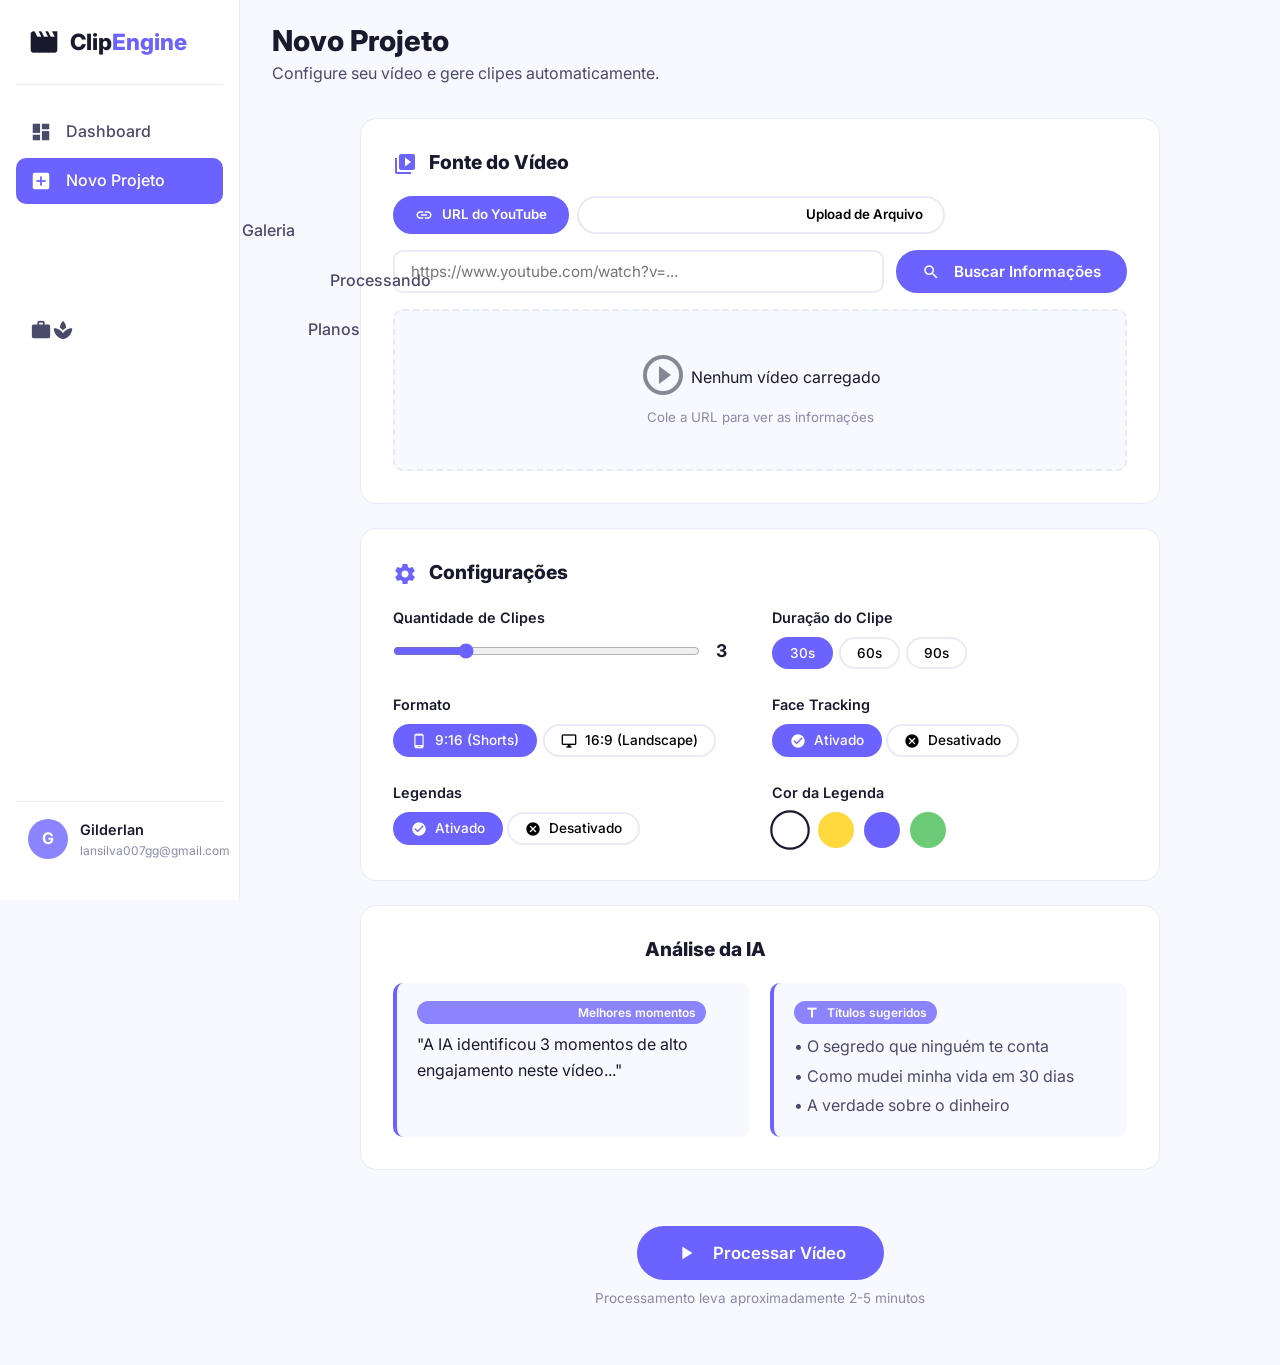
==== frontend/new-project.htm @ 2e52e416 "Save code" ====
<!DOCTYPE html>
<html lang="pt-BR">
<head>
    <meta charset="UTF-8" />
    <meta name="viewport" content="width=device-width, initial-scale=1.0" />
    <title>Novo Projeto — Clip Engine</title>
    <link rel="stylesheet" href="styles/main.css" />
    <link href="https://fonts.googleapis.com/css2?family=Inter:wght@300;400;500;600;700;800;900&display=swap" rel="stylesheet" />
    <link href="https://fonts.googleapis.com/icon?family=Material+Icons" rel="stylesheet" />
    <link href="https://fonts.googleapis.com/icon?family=Material+Icons+Outlined" rel="stylesheet" />
</head>
<body class="dashboard-page">
    <aside class="sidebar">
        <div class="sidebar-brand">
            <span class="material-icons logo-icon">movie</span>
            <span class="logo-text">Clip<span>Engine</span></span>
        </div>
        <nav class="sidebar-nav">
            <a href="#">
                <span class="material-icons">dashboard</span>
                Dashboard
            </a>
            <a href="#" class="active">
                <span class="material-icons">add_box</span>
                Novo Projeto
            </a>
            <a href="#">
                <span class="material-icons">grid_view</span>
                Galeria
            </a>
            <a href="#">
                <span class="material-icons">hourglass_top</span>
                Processando
            </a>
            <a href="#">
                <span class="material-icons">workspace_premium</span>
                Planos
            </a>
        </nav>
        <div class="sidebar-user">
            <div class="user-avatar">G</div>
            <div class="user-info">
                <span class="user-name">Gilderlan</span>
                <span class="user-email">lansilva007gg@gmail.com</span>
            </div>
            <button class="logout-btn">
                <span class="material-icons">logout</span>
            </button>
        </div>
    </aside>

    <main class="main-content">
        <header class="main-header">
            <div class="header-left">
                <h1>Novo Projeto</h1>
                <span class="header-subtitle">Configure seu vídeo e gere clipes automaticamente.</span>
            </div>
        </header>

        <div class="new-project-container">
            <!-- INPUT SOURCE -->
            <section class="project-section">
                <h2>
                    <span class="material-icons section-icon">video_library</span>
                    Fonte do Vídeo
                </h2>
                <div class="source-tabs">
                    <button class="source-tab active">
                        <span class="material-icons">link</span>
                        URL do YouTube
                    </button>
                    <button class="source-tab">
                        <span class="material-icons">upload_file</span>
                        Upload de Arquivo
                    </button>
                </div>
                <div class="source-input">
                    <input 
                        type="text" 
                        id="video-url-input"
                        placeholder="https://www.youtube.com/watch?v=..." 
                        class="input-field" 
                    />
                    <button id="search-info-btn" class="btn btn-primary">
                        <span class="material-icons">search</span>
                        Buscar Informações
                    </button>
                </div>
                <div class="video-preview-placeholder">
                    <span class="material-icons preview-icon">play_circle_outline</span>
                    <span>Nenhum vídeo carregado</span>
                    <small>Cole a URL para ver as informações</small>
                </div>
            </section>

            <!-- SETTINGS -->
            <section class="project-section">
                <h2>
                    <span class="material-icons section-icon">settings</span>
                    Configurações
                </h2>
                <div class="settings-grid">
                    <div class="setting-group">
                        <label>Quantidade de Clipes</label>
                        <div class="range-control">
                            <input type="range" min="1" max="10" value="3" class="range-input" />
                            <span class="range-value">3</span>
                        </div>
                    </div>
                    <div class="setting-group">
                        <label>Duração do Clipe</label>
                        <div class="btn-group">
                            <button class="btn-option active">30s</button>
                            <button class="btn-option">60s</button>
                            <button class="btn-option">90s</button>
                        </div>
                    </div>
                    <div class="setting-group">
                        <label>Formato</label>
                        <div class="btn-group">
                            <button class="btn-option active">
                                <span class="material-icons">phone_android</span>
                                9:16 (Shorts)
                            </button>
                            <button class="btn-option">
                                <span class="material-icons">desktop_windows</span>
                                16:9 (Landscape)
                            </button>
                        </div>
                    </div>
                    <div class="setting-group">
                        <label>Face Tracking</label>
                        <div class="toggle-group">
                            <button class="btn-option active">
                                <span class="material-icons">check_circle</span>
                                Ativado
                            </button>
                            <button class="btn-option">
                                <span class="material-icons">cancel</span>
                                Desativado
                            </button>
                        </div>
                    </div>
                    <div class="setting-group">
                        <label>Legendas</label>
                        <div class="toggle-group">
                            <button class="btn-option active">
                                <span class="material-icons">check_circle</span>
                                Ativado
                            </button>
                            <button class="btn-option">
                                <span class="material-icons">cancel</span>
                                Desativado
                            </button>
                        </div>
                    </div>
                    <div class="setting-group">
                        <label>Cor da Legenda</label>
                        <div class="color-picker">
                            <button class="color-option active" style="background: #FFFFFF; border: 2px solid #1A1A2E;" title="Branco"></button>
                            <button class="color-option" style="background: #FFD93D;" title="Amarelo"></button>
                            <button class="color-option" style="background: #6C63FF;" title="Roxo"></button>
                            <button class="color-option" style="background: #6BCB77;" title="Verde"></button>
                        </div>
                    </div>
                </div>
            </section>

            <!-- AI ANALYSIS -->
            <section class="project-section">
                <h2>
                    <span class="material-icons section-icon">psychology</span>
                    Análise da IA
                </h2>
                <div class="ai-analysis">
                    <div class="ai-suggestion">
                        <span class="ai-badge">
                            <span class="material-icons">lightbulb</span>
                            Melhores momentos
                        </span>
                        <p>"A IA identificou 3 momentos de alto engajamento neste vídeo..."</p>
                    </div>
                    <div class="ai-suggestion">
                        <span class="ai-badge">
                            <span class="material-icons">title</span>
                            Títulos sugeridos
                        </span>
                        <ul>
                            <li>• O segredo que ninguém te conta</li>
                            <li>• Como mudei minha vida em 30 dias</li>
                            <li>• A verdade sobre o dinheiro</li>
                        </ul>
                    </div>
                </div>
            </section>

            <!-- SUBMIT -->
            <div class="submit-section">
                <button class="btn btn-primary btn-large">
                    <span class="material-icons">play_arrow</span>
                    Processar Vídeo
                </button>
                <span class="submit-info">Processamento leva aproximadamente 2-5 minutos</span>
            </div>
        </div>
    </main>


    <script src="scripts/new_project.js"></script>

</body>
</html>
---- frontend/styles/main.css ----
/* ═══════════════════════════════════════════════════════════
   CLIP ENGINE — Estilos Globais
   ═══════════════════════════════════════════════════════════ */

:root {
  /* ── Cores principais ──────────────────────────────────── */
  --primary: #6C63FF;
  --primary-dark: #5A52D5;
  --primary-light: #8B83FF;
  --secondary: #FF6B6B;
  --accent: #FFD93D;
  --success: #6BCB77;

  /* ── Fundos ───────────────────────────────────────────── */
  --bg-primary: #F8F9FE;
  --bg-secondary: #FFFFFF;
  --bg-card: #FFFFFF;

  /* ── Textos ────────────────────────────────────────────── */
  --text-primary: #1A1A2E;
  --text-secondary: #4A4A6A;
  --text-light: #8A8AA8;

  /* ── Bordas e sombras ──────────────────────────────────── */
  --border: #E8EAF6;
  --shadow: 0 8px 32px rgba(108, 99, 255, 0.10);
  --shadow-hover: 0 12px 48px rgba(108, 99, 255, 0.18);

  /* ── Espaçamentos ──────────────────────────────────────── */
  --radius: 16px;
  --radius-sm: 10px;
  --radius-full: 9999px;

  /* ── Transições ────────────────────────────────────────── */
  --transition: 0.3s cubic-bezier(0.4, 0, 0.2, 1);
}

/* ── Reset ───────────────────────────────────────────────────── */
* {
  margin: 0;
  padding: 0;
  box-sizing: border-box;
}

body {
  font-family: 'Inter', -apple-system, BlinkMacSystemFont, sans-serif;
  background: var(--bg-primary);
  color: var(--text-primary);
  line-height: 1.6;
  -webkit-font-smoothing: antialiased;
}

/* ── Container ────────────────────────────────────────────────── */
.container {
  max-width: 1200px;
  margin: 0 auto;
  padding: 0 24px;
}

/* ── Typography ────────────────────────────────────────────────── */
h1, h2, h3, h4, h5, h6 {
  font-weight: 800;
  line-height: 1.2;
  color: var(--text-primary);
}

h1 { font-size: clamp(2.5rem, 5vw, 4rem); }
h2 { font-size: clamp(2rem, 3.5vw, 2.8rem); }
h3 { font-size: 1.5rem; }
h4 { font-size: 1.125rem; }

a { text-decoration: none; color: var(--primary); }
a:hover { color: var(--primary-dark); }

/* ── Buttons ──────────────────────────────────────────────────── */
.btn {
  display: inline-flex;
  align-items: center;
  gap: 8px;
  padding: 10px 24px;
  border-radius: var(--radius-full);
  font-weight: 600;
  font-size: 0.95rem;
  border: 2px solid transparent;
  cursor: pointer;
  transition: var(--transition);
  font-family: inherit;
}

.btn-primary {
  background: var(--primary);
  color: #fff;
  border-color: var(--primary);
}
.btn-primary:hover {
  background: var(--primary-dark);
  border-color: var(--primary-dark);
  transform: translateY(-2px);
  box-shadow: var(--shadow-hover);
}

.btn-outline {
  background: transparent;
  color: var(--text-primary);
  border-color: var(--border);
}
.btn-outline:hover {
  background: var(--bg-secondary);
  border-color: var(--primary);
  color: var(--primary);
}

.btn-light {
  background: rgba(255, 255, 255, 0.2);
  color: #fff;
  border-color: rgba(255, 255, 255, 0.3);
}
.btn-light:hover {
  background: rgba(255, 255, 255, 0.3);
}

.btn-large {
  padding: 14px 36px;
  font-size: 1.05rem;
}

.btn-sm {
  padding: 6px 16px;
  font-size: 0.85rem;
}

/* ── Badge ────────────────────────────────────────────────────── */
.badge {
  display: inline-block;
  padding: 4px 14px;
  border-radius: var(--radius-full);
  font-size: 0.8rem;
  font-weight: 600;
  background: var(--primary-light);
  color: #fff;
}

/* ── Navbar ───────────────────────────────────────────────────── */
.navbar {
  position: fixed;
  top: 0;
  left: 0;
  right: 0;
  z-index: 1000;
  background: rgba(255, 255, 255, 0.92);
  backdrop-filter: blur(12px);
  border-bottom: 1px solid var(--border);
}

.navbar .container {
  display: flex;
  align-items: center;
  justify-content: space-between;
  height: 72px;
}

.nav-brand {
  display: flex;
  align-items: center;
  gap: 10px;
}

.logo-icon {
  font-size: 2rem;
  line-height: 1;
}

.logo-text {
  font-size: 1.4rem;
  font-weight: 800;
  color: var(--text-primary);
}
.logo-text span {
  color: var(--primary);
}

.nav-links {
  display: flex;
  align-items: center;
  gap: 28px;
}
.nav-links a {
  color: var(--text-secondary);
  font-weight: 500;
  transition: var(--transition);
}
.nav-links a:hover {
  color: var(--primary);
}

.mobile-toggle {
  display: none;
  flex-direction: column;
  gap: 4px;
  background: none;
  border: none;
  cursor: pointer;
  padding: 4px;
}
.mobile-toggle span {
  display: block;
  width: 24px;
  height: 2px;
  background: var(--text-primary);
  border-radius: 2px;
  transition: var(--transition);
}

/* ── Hero ─────────────────────────────────────────────────────── */
.hero {
  padding: 120px 0 80px;
  background: linear-gradient(135deg, var(--bg-primary) 0%, #EEF0FF 100%);
}

.hero-grid {
  display: grid;
  grid-template-columns: 1fr 1fr;
  gap: 60px;
  align-items: center;
}

.hero-content .badge {
  margin-bottom: 16px;
}

.hero-content h1 {
  margin-bottom: 20px;
}
.hero-content h1 span {
  color: var(--primary);
}

.hero-subtitle {
  font-size: 1.2rem;
  color: var(--text-secondary);
  max-width: 520px;
  margin-bottom: 32px;
}

.hero-actions {
  display: flex;
  gap: 16px;
  margin-bottom: 40px;
}

.hero-stats {
  display: flex;
  gap: 48px;
}

.stat-number {
  display: block;
  font-size: 1.8rem;
  font-weight: 800;
  color: var(--text-primary);
}

.stat-label {
  font-size: 0.9rem;
  color: var(--text-light);
}

/* ── Phone Demo ───────────────────────────────────────────────── */
.demo-phone {
  width: 320px;
  height: 560px;
  background: var(--bg-secondary);
  border-radius: 36px;
  padding: 16px;
  box-shadow: var(--shadow-hover);
  margin: 0 auto;
  border: 2px solid var(--border);
}

.phone-content {
  height: 100%;
  display: flex;
  flex-direction: column;
  border-radius: 24px;
  overflow: hidden;
  background: var(--bg-primary);
}

.phone-header {
  padding: 12px 16px;
  display: flex;
  justify-content: space-between;
  background: var(--bg-secondary);
  border-bottom: 1px solid var(--border);
  font-weight: 600;
  font-size: 0.9rem;
}

.phone-badge {
  font-size: 0.7rem;
  padding: 2px 10px;
  border-radius: var(--radius-full);
  background: var(--primary-light);
  color: #fff;
}

.phone-preview {
  flex: 1;
  display: flex;
  flex-direction: column;
  padding: 12px;
  gap: 12px;
  background: #1A1A2E;
}

.preview-video {
  flex: 1;
  background: #2A2A4E;
  border-radius: var(--radius-sm);
  display: flex;
  align-items: center;
  justify-content: center;
  position: relative;
}

.play-btn {
  width: 48px;
  height: 48px;
  border-radius: 50%;
  background: var(--primary);
  display: flex;
  align-items: center;
  justify-content: center;
  color: #fff;
  font-size: 1.4rem;
}

.preview-caption {
  background: rgba(0,0,0,0.6);
  padding: 8px 12px;
  border-radius: var(--radius-sm);
  backdrop-filter: blur(4px);
}
.caption-text {
  color: #fff;
  font-size: 0.8rem;
  font-weight: 500;
}
.caption-timeline {
  height: 2px;
  background: var(--primary);
  margin-top: 4px;
  width: 67%;
  border-radius: 2px;
}

.phone-footer {
  padding: 12px 16px;
  background: var(--bg-secondary);
  display: flex;
  align-items: center;
  gap: 12px;
}

.progress-bar {
  flex: 1;
  height: 6px;
  background: var(--border);
  border-radius: var(--radius-full);
  overflow: hidden;
}
.progress-fill {
  height: 100%;
  background: var(--primary);
  border-radius: var(--radius-full);
  transition: width 0.5s ease;
}
.progress-text {
  font-size: 0.8rem;
  font-weight: 600;
  color: var(--text-secondary);
}

/* ── Features ──────────────────────────────────────────────────── */
.features {
  padding: 80px 0;
}

.section-header {
  text-align: center;
  max-width: 640px;
  margin: 0 auto 56px;
}
.section-header .section-tag {
  display: inline-block;
  padding: 4px 14px;
  border-radius: var(--radius-full);
  background: var(--primary-light);
  color: #fff;
  font-size: 0.8rem;
  font-weight: 600;
  margin-bottom: 12px;
}
.section-header h2 {
  margin-bottom: 12px;
}
.section-header p {
  color: var(--text-secondary);
  font-size: 1.1rem;
}

.features-grid {
  display: grid;
  grid-template-columns: repeat(3, 1fr);
  gap: 28px;
}

.feature-card {
  background: var(--bg-card);
  padding: 32px 28px;
  border-radius: var(--radius);
  border: 1px solid var(--border);
  transition: var(--transition);
}
.feature-card:hover {
  transform: translateY(-4px);
  box-shadow: var(--shadow-hover);
  border-color: var(--primary-light);
}

.feature-icon {
  font-size: 2.4rem;
  margin-bottom: 16px;
}
.feature-card h3 {
  margin-bottom: 8px;
}
.feature-card p {
  color: var(--text-secondary);
  font-size: 0.95rem;
}

/* ── How It Works ─────────────────────────────────────────────── */
.how-it-works {
  padding: 80px 0;
  background: var(--bg-secondary);
}

.steps {
  display: grid;
  grid-template-columns: repeat(4, 1fr);
  gap: 32px;
}

.step {
  display: flex;
  gap: 16px;
  align-items: flex-start;
}

.step-number {
  width: 40px;
  height: 40px;
  border-radius: 50%;
  background: var(--primary);
  color: #fff;
  display: flex;
  align-items: center;
  justify-content: center;
  font-weight: 700;
  font-size: 1.1rem;
  flex-shrink: 0;
}

.step-content h3 {
  font-size: 1.1rem;
  margin-bottom: 4px;
}
.step-content p {
  color: var(--text-secondary);
  font-size: 0.95rem;
}

/* ── Results ───────────────────────────────────────────────────── */
.results {
  padding: 80px 0;
}

.results-grid {
  display: grid;
  grid-template-columns: repeat(3, 1fr);
  gap: 24px;
}

.result-card {
  background: var(--bg-card);
  border-radius: var(--radius);
  overflow: hidden;
  border: 1px solid var(--border);
  transition: var(--transition);
}
.result-card:hover {
  transform: translateY(-4px);
  box-shadow: var(--shadow-hover);
}

.result-thumbnail {
  height: 180px;
  background: #2A2A4E;
  display: flex;
  align-items: center;
  justify-content: center;
  position: relative;
}

.play-overlay {
  width: 48px;
  height: 48px;
  border-radius: 50%;
  background: rgba(108, 99, 255, 0.9);
  display: flex;
  align-items: center;
  justify-content: center;
  color: #fff;
  font-size: 1.2rem;
  cursor: pointer;
  transition: var(--transition);
}
.play-overlay:hover {
  transform: scale(1.1);
}

.result-info {
  padding: 16px 20px;
}
.result-info h4 {
  font-size: 0.95rem;
  margin-bottom: 4px;
  display: -webkit-box;
  -webkit-line-clamp: 2;
  -webkit-box-orient: vertical;
  overflow: hidden;
}
.result-date {
  font-size: 0.8rem;
  color: var(--text-light);
}

/* ── CTA ───────────────────────────────────────────────────────── */
.cta {
  padding: 80px 0;
  background: var(--primary);
  color: #fff;
}

.cta-content {
  text-align: center;
}
.cta-content h2 {
  color: #fff;
  margin-bottom: 12px;
}
.cta-content p {
  font-size: 1.1rem;
  opacity: 0.9;
  margin-bottom: 32px;
}

.cta-actions {
  display: flex;
  gap: 16px;
  justify-content: center;
}

/* ── Footer ────────────────────────────────────────────────────── */
.footer {
  padding: 64px 0 32px;
  background: var(--bg-secondary);
  border-top: 1px solid var(--border);
}

.footer-grid {
  display: grid;
  grid-template-columns: 2fr 1fr 1fr 1fr;
  gap: 48px;
  margin-bottom: 40px;
}

.footer-brand p {
  color: var(--text-secondary);
  max-width: 280px;
  margin-top: 8px;
}

.footer-links h4 {
  font-size: 0.95rem;
  margin-bottom: 12px;
}
.footer-links a {
  display: block;
  color: var(--text-secondary);
  font-size: 0.9rem;
  padding: 4px 0;
  transition: var(--transition);
}
.footer-links a:hover {
  color: var(--primary);
}

.footer-bottom {
  padding-top: 24px;
  border-top: 1px solid var(--border);
  display: flex;
  justify-content: space-between;
  align-items: center;
  font-size: 0.9rem;
  color: var(--text-light);
}

.social-links {
  display: flex;
  gap: 16px;
}
.social-links a {
  font-size: 1.2rem;
  opacity: 0.6;
  transition: var(--transition);
}
.social-links a:hover {
  opacity: 1;
}

/* ── Dashboard Layout ─────────────────────────────────────────── */
.dashboard-page {
  display: flex;
}

.sidebar {
  width: 240px;
  min-height: 100vh;
  background: var(--bg-secondary);
  border-right: 1px solid var(--border);
  padding: 24px 16px;
  display: flex;
  flex-direction: column;
  position: fixed;
  top: 0;
  left: 0;
  bottom: 0;
}

.sidebar-brand {
  display: flex;
  align-items: center;
  gap: 10px;
  padding: 0 12px 24px;
  border-bottom: 1px solid var(--border);
  margin-bottom: 24px;
}

.sidebar-nav {
  flex: 1;
  display: flex;
  flex-direction: column;
  gap: 4px;
}

.sidebar-nav a {
  display: flex;
  align-items: center;
  gap: 12px;
  padding: 10px 14px;
  border-radius: var(--radius-sm);
  color: var(--text-secondary);
  font-weight: 500;
  transition: var(--transition);
}
.sidebar-nav a:hover {
  background: var(--bg-primary);
  color: var(--text-primary);
}
.sidebar-nav a.active {
  background: var(--primary);
  color: #fff;
}
.sidebar-nav a.active svg {
  stroke: #fff;
}

.sidebar-user {
  padding: 16px 12px;
  border-top: 1px solid var(--border);
  display: flex;
  align-items: center;
  gap: 12px;
}

.user-avatar {
  width: 40px;
  height: 40px;
  border-radius: 50%;
  background: var(--primary-light);
  color: #fff;
  display: flex;
  align-items: center;
  justify-content: center;
  font-weight: 700;
  flex-shrink: 0;
}

.user-info {
  flex: 1;
}
.user-name {
  display: block;
  font-weight: 600;
  font-size: 0.9rem;
}
.user-email {
  display: block;
  font-size: 0.75rem;
  color: var(--text-light);
}

.logout-btn {
  background: none;
  border: none;
  font-size: 1.2rem;
  cursor: pointer;
  opacity: 0.5;
  transition: var(--transition);
}
.logout-btn:hover {
  opacity: 1;
}

/* ── Main Content ─────────────────────────────────────────────── */
.main-content {
  margin-left: 240px;
  flex: 1;
  padding: 24px 32px;
}

.main-header {
  display: flex;
  justify-content: space-between;
  align-items: flex-start;
  margin-bottom: 32px;
}

.header-left h1 {
  font-size: 1.8rem;
  margin-bottom: 2px;
}
.header-subtitle {
  color: var(--text-secondary);
}

.header-right {
  display: flex;
  align-items: center;
  gap: 16px;
}

.icon-btn {
  width: 40px;
  height: 40px;
  border-radius: 50%;
  border: 1px solid var(--border);
  background: var(--bg-secondary);
  font-size: 1.2rem;
  cursor: pointer;
  transition: var(--transition);
}
.icon-btn:hover {
  border-color: var(--primary);
}

/* ── Stats Cards ──────────────────────────────────────────────── */
.stats-grid {
  display: grid;
  grid-template-columns: repeat(4, 1fr);
  gap: 20px;
  margin-bottom: 40px;
}

.stat-card {
  background: var(--bg-card);
  padding: 20px 24px;
  border-radius: var(--radius);
  border: 1px solid var(--border);
  display: flex;
  align-items: center;
  gap: 16px;
  transition: var(--transition);
}
.stat-card:hover {
  box-shadow: var(--shadow);
  border-color: var(--primary-light);
}

.stat-card-icon {
  font-size: 2rem;
}
.stat-card-number {
  display: block;
  font-size: 1.8rem;
  font-weight: 800;
}
.stat-card-label {
  font-size: 0.85rem;
  color: var(--text-light);
}

/* ── Recent Projects ───────────────────────────────────────────── */
.recent-projects {
  margin-bottom: 40px;
}

.section-header-sm {
  display: flex;
  justify-content: space-between;
  align-items: center;
  margin-bottom: 16px;
}
.section-header-sm h2 {
  font-size: 1.3rem;
}
.section-header-sm .link {
  font-weight: 500;
}

.projects-list {
  background: var(--bg-card);
  border-radius: var(--radius);
  border: 1px solid var(--border);
  overflow: hidden;
}

.project-item {
  display: flex;
  justify-content: space-between;
  align-items: center;
  padding: 16px 24px;
  border-bottom: 1px solid var(--border);
  transition: var(--transition);
}
.project-item:last-child {
  border-bottom: none;
}
.project-item:hover {
  background: var(--bg-primary);
}

.project-info {
  display: flex;
  align-items: center;
  gap: 16px;
}

.project-thumbnail-small {
  width: 48px;
  height: 48px;
  border-radius: var(--radius-sm);
  background: #2A2A4E;
  flex-shrink: 0;
}

.project-info h4 {
  font-size: 0.95rem;
}
.project-meta {
  font-size: 0.8rem;
  color: var(--text-light);
}

.status-badge {
  padding: 4px 14px;
  border-radius: var(--radius-full);
  font-size: 0.75rem;
  font-weight: 600;
}
.status-badge.done {
  background: #E8F5E9;
  color: var(--success);
}
.status-badge.processing {
  background: #E3F2FD;
  color: var(--primary);
}
.status-badge.queued {
  background: #FFF3E0;
  color: #FF9800;
}
.status-badge.error {
  background: #FFEBEE;
  color: var(--secondary);
}

/* ── Quick Actions ────────────────────────────────────────────── */
.quick-actions {
  display: grid;
  grid-template-columns: repeat(3, 1fr);
  gap: 20px;
}

.action-card {
  background: var(--bg-card);
  padding: 24px;
  border-radius: var(--radius);
  border: 1px solid var(--border);
  text-align: center;
  transition: var(--transition);
}
.action-card:hover {
  box-shadow: var(--shadow);
  border-color: var(--primary-light);
}

.action-icon {
  font-size: 2.4rem;
  margin-bottom: 8px;
}
.action-card h3 {
  font-size: 1.05rem;
  margin-bottom: 4px;
}
.action-card p {
  font-size: 0.9rem;
  color: var(--text-secondary);
  margin-bottom: 16px;
}

/* ── New Project ──────────────────────────────────────────────── */
.new-project-container {
  max-width: 800px;
  margin: 0 auto;
}

.project-section {
  background: var(--bg-card);
  padding: 32px;
  border-radius: var(--radius);
  border: 1px solid var(--border);
  margin-bottom: 24px;
}
.project-section h2 {
  font-size: 1.2rem;
  margin-bottom: 20px;
}

.source-tabs {
  display: flex;
  gap: 8px;
  margin-bottom: 16px;
}
.source-tab {
  padding: 8px 20px;
  border-radius: var(--radius-full);
  border: 2px solid var(--border);
  background: transparent;
  font-weight: 600;
  cursor: pointer;
  transition: var(--transition);
  font-family: inherit;
}
.source-tab.active {
  border-color: var(--primary);
  background: var(--primary);
  color: #fff;
}
.source-tab:hover:not(.active) {
  border-color: var(--primary-light);
}

.source-input {
  display: flex;
  gap: 12px;
}

.input-field {
  flex: 1;
  padding: 10px 16px;
  border: 2px solid var(--border);
  border-radius: var(--radius-sm);
  font-size: 0.95rem;
  font-family: inherit;
  transition: var(--transition);
}
.input-field:focus {
  outline: none;
  border-color: var(--primary);
}

.video-preview-placeholder {
  margin-top: 16px;
  padding: 40px;
  text-align: center;
  background: var(--bg-primary);
  border-radius: var(--radius-sm);
  border: 2px dashed var(--border);
}
.preview-icon {
  font-size: 3rem;
  opacity: 0.5;
}
.video-preview-placeholder small {
  display: block;
  color: var(--text-light);
}

/* ── Settings ──────────────────────────────────────────────────── */
.settings-grid {
  display: grid;
  grid-template-columns: 1fr 1fr;
  gap: 24px;
}

.setting-group label {
  display: block;
  font-weight: 600;
  margin-bottom: 8px;
  font-size: 0.9rem;
}

.range-control {
  display: flex;
  align-items: center;
  gap: 16px;
}
.range-input {
  flex: 1;
  accent-color: var(--primary);
}
.range-value {
  font-weight: 700;
  font-size: 1.1rem;
  min-width: 32px;
}

.btn-group {
  display: flex;
  gap: 6px;
  flex-wrap: wrap;
}
.btn-option {
  padding: 6px 16px;
  border-radius: var(--radius-full);
  border: 2px solid var(--border);
  background: transparent;
  font-weight: 500;
  font-size: 0.85rem;
  cursor: pointer;
  transition: var(--transition);
  font-family: inherit;
}
.btn-option.active {
  border-color: var(--primary);
  background: var(--primary);
  color: #fff;
}
.btn-option:hover:not(.active) {
  border-color: var(--primary-light);
}

.color-picker {
  display: flex;
  gap: 10px;
}
.color-option {
  width: 36px;
  height: 36px;
  border-radius: 50%;
  border: 3px solid transparent;
  cursor: pointer;
  transition: var(--transition);
}
.color-option.active {
  border-color: var(--text-primary);
  transform: scale(1.1);
}

/* ── AI Analysis ───────────────────────────────────────────────── */
.ai-analysis {
  display: grid;
  grid-template-columns: 1fr 1fr;
  gap: 20px;
}

.ai-suggestion {
  padding: 16px 20px;
  background: var(--bg-primary);
  border-radius: var(--radius-sm);
  border-left: 4px solid var(--primary);
}
.ai-badge {
  display: inline-block;
  padding: 2px 10px;
  border-radius: var(--radius-full);
  background: var(--primary-light);
  color: #fff;
  font-size: 0.75rem;
  font-weight: 600;
  margin-bottom: 8px;
}
.ai-suggestion ul {
  list-style: none;
  padding: 0;
}
.ai-suggestion li {
  padding: 2px 0;
  color: var(--text-secondary);
}

.submit-section {
  text-align: center;
  padding: 32px 0;
}
.submit-info {
  display: block;
  margin-top: 8px;
  font-size: 0.85rem;
  color: var(--text-light);
}

/* ── Gallery ───────────────────────────────────────────────────── */
.gallery-grid {
  display: grid;
  grid-template-columns: repeat(3, 1fr);
  gap: 24px;
}

.gallery-item {
  background: var(--bg-card);
  border-radius: var(--radius);
  overflow: hidden;
  border: 1px solid var(--border);
  transition: var(--transition);
}
.gallery-item:hover {
  transform: translateY(-4px);
  box-shadow: var(--shadow-hover);
}

.gallery-thumbnail {
  height: 180px;
  background: #2A2A4E;
  display: flex;
  align-items: center;
  justify-content: center;
  position: relative;
}

.gallery-play {
  width: 44px;
  height: 44px;
  border-radius: 50%;
  background: rgba(108, 99, 255, 0.9);
  display: flex;
  align-items: center;
  justify-content: center;
  color: #fff;
  font-size: 1.2rem;
  cursor: pointer;
}

.gallery-duration {
  position: absolute;
  bottom: 8px;
  right: 8px;
  background: rgba(0,0,0,0.7);
  color: #fff;
  padding: 2px 10px;
  border-radius: var(--radius-full);
  font-size: 0.7rem;
  font-weight: 600;
}

.gallery-info {
  padding: 16px 20px;
}
.gallery-info h4 {
  font-size: 0.95rem;
  margin-bottom: 4px;
}
.gallery-meta {
  display: flex;
  gap: 16px;
  font-size: 0.75rem;
  color: var(--text-light);
  margin-bottom: 12px;
}

.gallery-actions {
  display: flex;
  gap: 8px;
  align-items: center;
}

.icon-btn-sm {
  width: 32px;
  height: 32px;
  border-radius: var(--radius-sm);
  border: 1px solid var(--border);
  background: transparent;
  cursor: pointer;
  transition: var(--transition);
  font-size: 1rem;
}
.icon-btn-sm:hover {
  border-color: var(--primary);
}

.filter-group {
  display: flex;
  gap: 4px;
}
.filter-btn {
  padding: 6px 16px;
  border-radius: var(--radius-full);
  border: none;
  background: transparent;
  font-weight: 500;
  font-size: 0.85rem;
  cursor: pointer;
  transition: var(--transition);
  font-family: inherit;
}
.filter-btn.active {
  background: var(--primary);
  color: #fff;
}
.filter-btn:hover:not(.active) {
  background: var(--bg-primary);
}

/* ── Processing ────────────────────────────────────────────────── */
.processing-container {
  max-width: 720px;
  margin: 0 auto;
}

.processing-card {
  background: var(--bg-card);
  padding: 24px;
  border-radius: var(--radius);
  border: 1px solid var(--border);
  margin-bottom: 20px;
}

.processing-header {
  display: flex;
  justify-content: space-between;
  align-items: flex-start;
  margin-bottom: 16px;
}
.processing-title {
  display: flex;
  align-items: center;
  gap: 12px;
}
.processing-title h3 {
  font-size: 1.05rem;
}
.processing-time {
  font-size: 0.8rem;
  color: var(--text-light);
}

.processing-progress {
  margin-bottom: 16px;
}
.progress-details {
  display: flex;
  justify-content: space-between;
  margin-top: 4px;
}
.progress-label {
  font-size: 0.85rem;
  font-weight: 500;
}
.progress-step {
  font-size: 0.8rem;
  color: var(--text-light);
}

.processing-steps {
  display: flex;
  gap: 16px;
  margin-bottom: 16px;
  font-size: 0.85rem;
}
.step-done { color: var(--success); }
.step-active { color: var(--primary); font-weight: 600; }
.step-pending { color: var(--text-light); }

.processing-logs {
  background: var(--bg-primary);
  padding: 12px 16px;
  border-radius: var(--radius-sm);
  font-size: 0.85rem;
}
.log-line {
  padding: 2px 0;
}
.log-line.info { color: var(--text-secondary); }
.log-line.active { color: var(--primary); font-weight: 500; }
.log-line.muted { color: var(--text-light); }

.processing-card.queued {
  opacity: 0.6;
}
.processing-card.completed {
  border-color: var(--success);
}
.processing-card.error {
  border-color: var(--secondary);
}

.processing-actions {
  display: flex;
  gap: 8px;
  margin-top: 12px;
}

.processing-error {
  display: flex;
  gap: 16px;
  align-items: flex-start;
  padding: 16px;
  background: #FFEBEE;
  border-radius: var(--radius-sm);
}
.error-icon {
  font-size: 1.6rem;
}
.processing-error strong {
  color: var(--secondary);
}
.processing-error p {
  color: var(--text-secondary);
  font-size: 0.9rem;
}
.processing-error .btn {
  margin-top: 8px;
}

/* ── Responsive ────────────────────────────────────────────────── */
@media (max-width: 1024px) {
  .features-grid { grid-template-columns: repeat(2, 1fr); }
  .results-grid { grid-template-columns: repeat(2, 1fr); }
  .gallery-grid { grid-template-columns: repeat(2, 1fr); }
}

@media (max-width: 768px) {
  .nav-links { display: none; }
  .mobile-toggle { display: flex; }

  .hero-grid { grid-template-columns: 1fr; text-align: center; }
  .hero-actions { justify-content: center; }
  .hero-stats { justify-content: center; }

  .features-grid { grid-template-columns: 1fr; }
  .steps { grid-template-columns: 1fr; }
  .results-grid { grid-template-columns: 1fr; }
  .footer-grid { grid-template-columns: 1fr; }

  .sidebar { display: none; }
  .main-content { margin-left: 0; padding: 16px; }

  .stats-grid { grid-template-columns: repeat(2, 1fr); }
  .quick-actions { grid-template-columns: 1fr; }
  .settings-grid { grid-template-columns: 1fr; }
  .ai-analysis { grid-template-columns: 1fr; }
  .gallery-grid { grid-template-columns: 1fr; }

  .demo-phone { width: 260px; height: 460px; }
}

@media (max-width: 480px) {
  .stats-grid { grid-template-columns: 1fr; }
  .hero-actions { flex-direction: column; align-items: center; }
  .cta-actions { flex-direction: column; align-items: center; }
}

/* Adicione ao main.css */
.material-icons {
    font-size: 20px;
    vertical-align: middle;
}

.sidebar-nav a .material-icons {
    font-size: 22px;
    margin-right: 2px;
}

.logout-btn .material-icons {
    font-size: 24px;
}

.section-icon {
    font-size: 24px;
    margin-right: 8px;
    vertical-align: middle;
    color: var(--primary);
}

.source-tab .material-icons {
    font-size: 18px;
    margin-right: 6px;
}

.btn .material-icons {
    font-size: 18px;
    margin-right: 6px;
}

.btn-large .material-icons {
    font-size: 22px;
    margin-right: 8px;
}

.preview-icon {
    font-size: 48px !important;
    opacity: 0.5;
    display: block;
    margin-bottom: 8px;
}

.btn-option .material-icons {
    font-size: 16px;
    margin-right: 4px;
}

.ai-badge .material-icons {
    font-size: 16px;
    margin-right: 4px;
    vertical-align: middle;
}

.logo-icon {
    font-size: 32px !important;
}
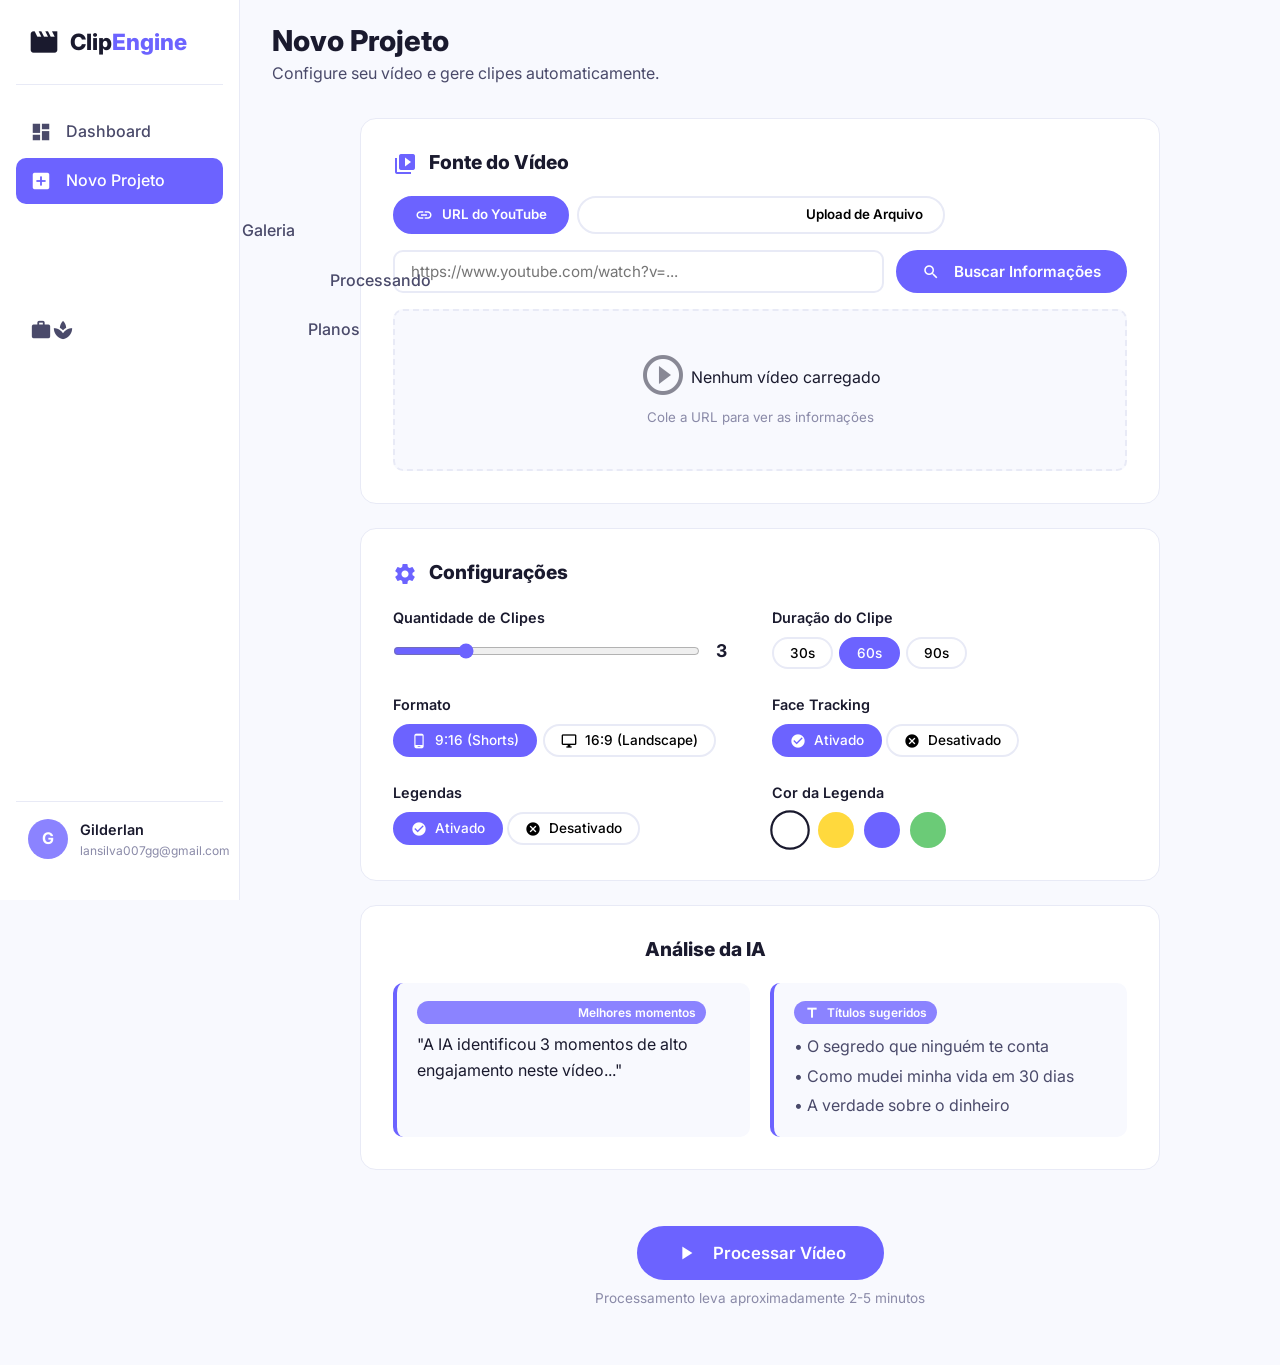
==== commit 6c5e0941: "Save" ====
--- a/frontend/new-project.htm
+++ b/frontend/new-project.htm
@@ -59,17 +59,17 @@
 
         <div class="new-project-container">
             <!-- INPUT SOURCE -->
-            <section class="project-section">
+            <section class="project-section" id="source-section">
                 <h2>
                     <span class="material-icons section-icon">video_library</span>
                     Fonte do Vídeo
                 </h2>
-                <div class="source-tabs">
-                    <button class="source-tab active">
+                <div class="source-tabs" id="source-tabs">
+                    <button class="source-tab active" data-source="youtube">
                         <span class="material-icons">link</span>
                         URL do YouTube
                     </button>
-                    <button class="source-tab">
+                    <button class="source-tab" data-source="upload">
                         <span class="material-icons">upload_file</span>
                         Upload de Arquivo
                     </button>
@@ -86,7 +86,7 @@
                         Buscar Informações
                     </button>
                 </div>
-                <div class="video-preview-placeholder">
+                <div class="video-preview-placeholder" id="video-preview">
                     <span class="material-icons preview-icon">play_circle_outline</span>
                     <span>Nenhum vídeo carregado</span>
                     <small>Cole a URL para ver as informações</small>
@@ -94,35 +94,35 @@
             </section>
 
             <!-- SETTINGS -->
-            <section class="project-section">
+            <section class="project-section" id="settings-section">
                 <h2>
                     <span class="material-icons section-icon">settings</span>
                     Configurações
                 </h2>
                 <div class="settings-grid">
                     <div class="setting-group">
-                        <label>Quantidade de Clipes</label>
+                        <label for="num-clips-range">Quantidade de Clipes</label>
                         <div class="range-control">
-                            <input type="range" min="1" max="10" value="3" class="range-input" />
-                            <span class="range-value">3</span>
+                            <input type="range" id="num-clips-range" min="1" max="10" value="3" class="range-input" />
+                            <span class="range-value" id="num-clips-value">3</span>
                         </div>
                     </div>
                     <div class="setting-group">
                         <label>Duração do Clipe</label>
-                        <div class="btn-group">
-                            <button class="btn-option active">30s</button>
-                            <button class="btn-option">60s</button>
-                            <button class="btn-option">90s</button>
+                        <div class="btn-group" id="duration-group">
+                            <button class="btn-option" data-duration="30">30s</button>
+                            <button class="btn-option active" data-duration="60">60s</button>
+                            <button class="btn-option" data-duration="90">90s</button>
                         </div>
                     </div>
                     <div class="setting-group">
                         <label>Formato</label>
-                        <div class="btn-group">
-                            <button class="btn-option active">
+                        <div class="btn-group" id="format-group">
+                            <button class="btn-option active" data-format="9:16">
                                 <span class="material-icons">phone_android</span>
                                 9:16 (Shorts)
                             </button>
-                            <button class="btn-option">
+                            <button class="btn-option" data-format="16:9">
                                 <span class="material-icons">desktop_windows</span>
                                 16:9 (Landscape)
                             </button>
@@ -130,12 +130,12 @@
                     </div>
                     <div class="setting-group">
                         <label>Face Tracking</label>
-                        <div class="toggle-group">
-                            <button class="btn-option active">
+                        <div class="toggle-group" id="tracking-group">
+                            <button class="btn-option active" data-tracking="true">
                                 <span class="material-icons">check_circle</span>
                                 Ativado
                             </button>
-                            <button class="btn-option">
+                            <button class="btn-option" data-tracking="false">
                                 <span class="material-icons">cancel</span>
                                 Desativado
                             </button>
@@ -143,12 +143,12 @@
                     </div>
                     <div class="setting-group">
                         <label>Legendas</label>
-                        <div class="toggle-group">
-                            <button class="btn-option active">
+                        <div class="toggle-group" id="subtitles-group">
+                            <button class="btn-option active" data-subtitles="true">
                                 <span class="material-icons">check_circle</span>
                                 Ativado
                             </button>
-                            <button class="btn-option">
+                            <button class="btn-option" data-subtitles="false">
                                 <span class="material-icons">cancel</span>
                                 Desativado
                             </button>
@@ -156,36 +156,36 @@
                     </div>
                     <div class="setting-group">
                         <label>Cor da Legenda</label>
-                        <div class="color-picker">
-                            <button class="color-option active" style="background: #FFFFFF; border: 2px solid #1A1A2E;" title="Branco"></button>
-                            <button class="color-option" style="background: #FFD93D;" title="Amarelo"></button>
-                            <button class="color-option" style="background: #6C63FF;" title="Roxo"></button>
-                            <button class="color-option" style="background: #6BCB77;" title="Verde"></button>
+                        <div class="color-picker" id="color-picker">
+                            <button class="color-option active" data-color="white" style="background: #FFFFFF; border: 2px solid #1A1A2E;" title="Branco"></button>
+                            <button class="color-option" data-color="yellow" style="background: #FFD93D;" title="Amarelo"></button>
+                            <button class="color-option" data-color="blue" style="background: #6C63FF;" title="Roxo"></button>
+                            <button class="color-option" data-color="green" style="background: #6BCB77;" title="Verde"></button>
                         </div>
                     </div>
                 </div>
             </section>
 
             <!-- AI ANALYSIS -->
-            <section class="project-section">
+            <section class="project-section" id="ai-section">
                 <h2>
                     <span class="material-icons section-icon">psychology</span>
                     Análise da IA
                 </h2>
                 <div class="ai-analysis">
-                    <div class="ai-suggestion">
+                    <div class="ai-suggestion" id="moments-suggestion">
                         <span class="ai-badge">
                             <span class="material-icons">lightbulb</span>
                             Melhores momentos
                         </span>
-                        <p>"A IA identificou 3 momentos de alto engajamento neste vídeo..."</p>
-                    </div>
-                    <div class="ai-suggestion">
+                        <p id="moments-text">"A IA identificou 3 momentos de alto engajamento neste vídeo..."</p>
+                    </div>
+                    <div class="ai-suggestion" id="titles-suggestion">
                         <span class="ai-badge">
                             <span class="material-icons">title</span>
                             Títulos sugeridos
                         </span>
-                        <ul>
+                        <ul id="titles-list">
                             <li>• O segredo que ninguém te conta</li>
                             <li>• Como mudei minha vida em 30 dias</li>
                             <li>• A verdade sobre o dinheiro</li>
@@ -196,7 +196,7 @@
 
             <!-- SUBMIT -->
             <div class="submit-section">
-                <button class="btn btn-primary btn-large">
+                <button id="process-video-btn" class="btn btn-primary btn-large">
                     <span class="material-icons">play_arrow</span>
                     Processar Vídeo
                 </button>
@@ -205,8 +205,6 @@
         </div>
     </main>
 
-
     <script src="scripts/new_project.js"></script>
-
 </body>
 </html>
